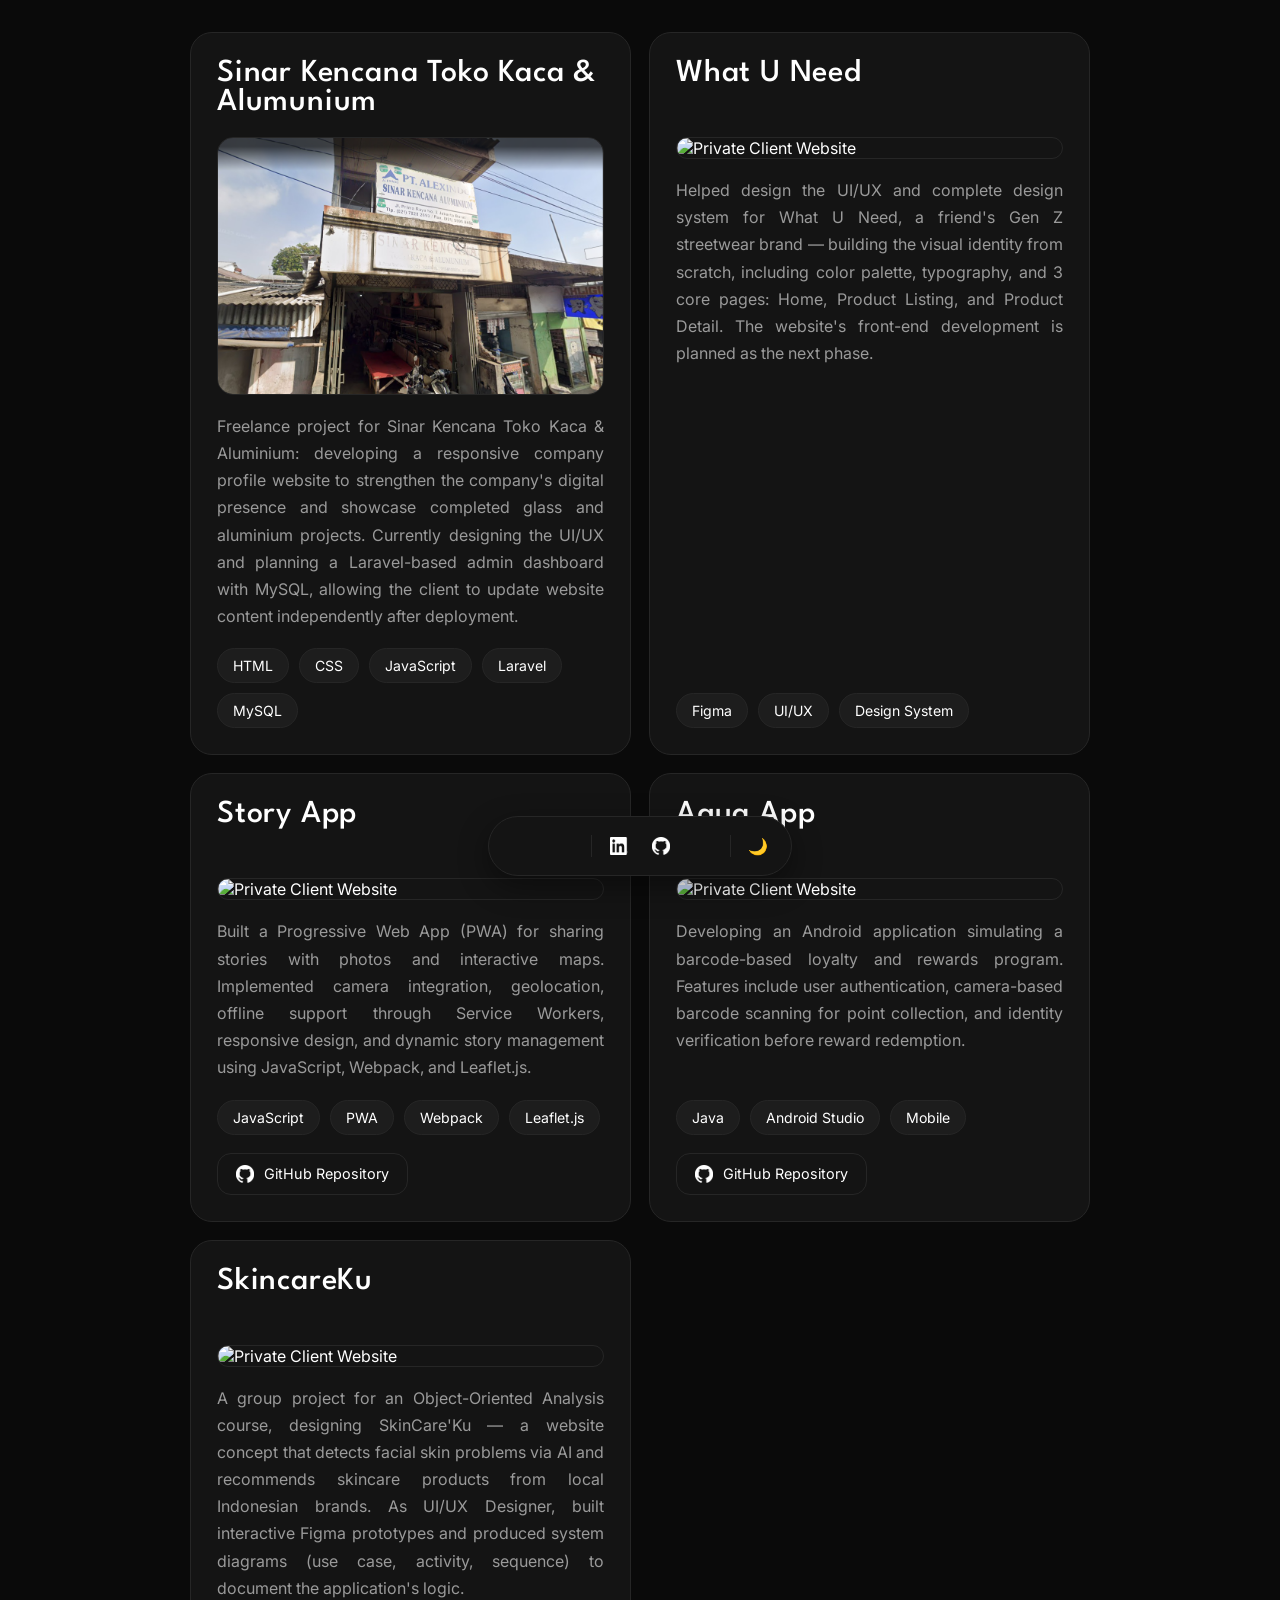
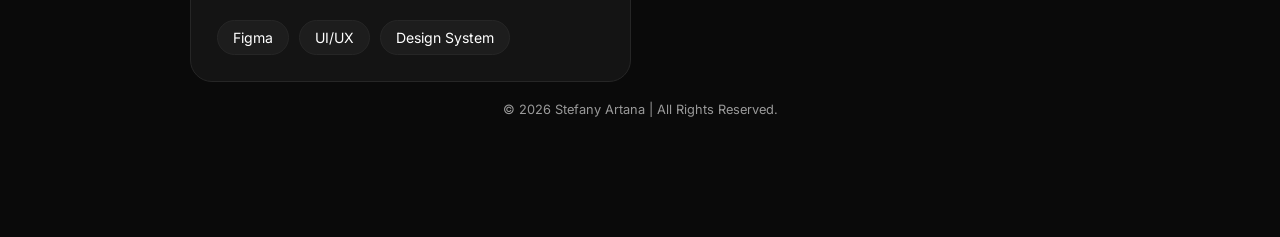
==== projects.html @ 714dc5ff "Initial Commit" ====
<!DOCTYPE html>
<html lang="id">
<head>
  <meta charset="UTF-8">
  <meta name="viewport" content="width=device-width, initial-scale=1.0">
  <title>Stefany Artana — Projects</title>
  <link rel="stylesheet" href="style.css">
</head>
<body>

  <main class="page-wrap">
    <div class="projects-grid">
      <div class="project-card ongoing-project">
        <div class="project-header">
          <h2>Sinar Kencana Toko Kaca & Alumunium </h2>
        </div>
        <div class="project-preview">
          <img src="assets/images/sinarKencana.png" alt="Client Website">
        </div>
        <p class="project-desc">
          Freelance project for Sinar Kencana Toko Kaca & Aluminium: developing a responsive company profile website to strengthen the company's digital presence 
          and showcase completed glass and aluminium projects. Currently designing the UI/UX and planning a Laravel-based admin dashboard with MySQL, 
          allowing the client to update website content independently after deployment.
        </p>
        <div class="project-footer">
          <div class="project-tags">
            <span>HTML</span>
            <span>CSS</span>
            <span>JavaScript</span>
            <span>Laravel</span>
            <span>MySQL</span>
          </div>
        </div>
      </div>

      <div class="project-card ongoing-project">
        <div class="project-header">
          <h2>What U Need</h2>
        </div>
        <div class="project-preview">
          <img src="assets/images/mpwun1.png" alt="Private Client Website">
        </div>
        <p class="project-desc">
          Helped design the UI/UX and complete design system for What U Need, a friend's Gen Z streetwear brand — 
          building the visual identity from scratch, including color palette, typography, and 3 core pages: Home, Product Listing, and Product Detail. 
          The website's front-end development is planned as the next phase.
        </p>
        <div class="project-footer">
          <div class="project-tags">
            <span>Figma</span>
            <span>UI/UX</span>
            <span>Design System</span>
          </div>
        </div>
      </div>

      <div class="project-card ongoing-project">
        <div class="project-header">
          <h2>Story App</h2>
        </div>
        <div class="project-preview">
          <img src="assets/images/mpstoryapp.png" alt="Private Client Website">
        </div>
        <p class="project-desc">
          Built a Progressive Web App (PWA) for sharing stories with photos and interactive maps. Implemented camera integration, 
          geolocation, offline support through Service Workers, responsive design, and dynamic story management using JavaScript, 
          Webpack, and Leaflet.js.
        </p>
        <div class="project-footer">
          <div class="project-tags">
            <span>JavaScript</span>
            <span>PWA</span>
            <span>Webpack</span>
            <span>Leaflet.js</span>
          </div>
          <a class="private-btn" href="https://github.com/stefaaanyartn/Progressive-Web-App-Story-App.git" target="_blank" rel="noopener noreferrer">
            <img src="assets/icons/gitwhite.png" alt="Github" width="18" height="18" id="icon-github-card">
            GitHub Repository
          </a>
        </div>
      </div>

      <div class="project-card ongoing-project">
        <div class="project-header">
          <h2>Aqua App</h2>
        </div>
        <div class="project-preview">
          <img src="assets/images/ipaqua1.png" alt="Private Client Website">
        </div>
        <p class="project-desc">
          Developing an Android application simulating a barcode-based loyalty and rewards program. 
          Features include user authentication, camera-based barcode scanning for point collection, 
          and identity verification before reward redemption.
        </p>
        <div class="project-footer">
          <div class="project-tags">
            <span>Java</span>
            <span>Android Studio</span>
            <span>Mobile</span>
          </div>
          <a class="private-btn" href="https://github.com/stefaaanyartn/Mobile-Programming-Aqua.git" target="_blank" rel="noopener noreferrer">
            <img src="assets/icons/gitwhite.png" alt="Github" width="18" height="18" id="icon-github-cardd">
            GitHub Repository
          </a>
        </div>
      </div>

      <div class="project-card ongoing-project">
        <div class="project-header">
          <h2>SkincareKu</h2>
        </div>
        <div class="project-preview">
          <img src="assets/images/ipskin.png" alt="Private Client Website">
        </div>
        <p class="project-desc">
          A group project for an Object-Oriented Analysis course, designing SkinCare'Ku — a website concept that detects 
          facial skin problems via AI and recommends skincare products from local Indonesian brands. As UI/UX Designer, 
          built interactive Figma prototypes and produced system diagrams (use case, activity, sequence) to document the application's logic.
        </p>
        <div class="project-footer">
          <div class="project-tags">
            <span>Figma</span>
            <span>UI/UX</span>
            <span>Design System</span>
          </div>
        </div>
      </div>
    </div>
    <p class="footer-copy">© 2026 Stefany Artana | All Rights Reserved.</p>
  </main>

  <nav class="floating-dock">
    <a href="index.html" title="Home"><i data-lucide="home"></i></a>
    <a href="projects.html" title="Projects"><i data-lucide="code"></i></a>
    <div class="dock-sep"></div>
      <a href="https://linkedin.com/in/stefanyartana" target="_blank" rel="noopener noreferrer" title="LinkedIn">
        <img src="assets/icons/linkwhite.png" alt="LinkedIn" width="18" height="18" id="icon-linkedin-dockk">
      </a>
      <a href="https://github.com/stefaaanyartn" target="_blank" rel="noopener noreferrer" title="Github">
        <img src="assets/icons/gitwhite.png" alt="Github" width="18" height="18" id="icon-github-dockk">
      </a>
      <a href="assets/docs/CV_STEFANY_ARTANA.pdf" title="Resume"><i data-lucide="file-user"></i></a>
    <div class="dock-sep"></div>
    <button type="button" id="theme-toggle" title="Toggle Theme">🌙</button>
  </nav>
  <script src="https://unpkg.com/lucide@latest/dist/umd/lucide.js"></script>
  <script>lucide.createIcons();</script>
  <script src="script.js"></script>
</body>
</html>
---- style.css ----
@import url('https://fonts.googleapis.com/css2?family=Anton&family=Inter:wght@100..900&family=League+Spartan:wght@100..900&display=swap');

:root{
  --bg:        #0A0A0A;
  --card:      #141414;
  --card-alt:  #E8E8E8;  
  --card-alt-text: #0A0A0A;
  --text:      #FFFFFF;
  --text-soft: #9A9A9A;
  --line:      #262626;
  --green:     #3ECF4A;
  --input-bg:  #1D1D1D;
  --icon-color:  #4b4458;
  --hover-color: #0A0A0A;
}

body.light{
  --bg:        #F2F2F2;
  --card:      #FFFFFF;
  --card-alt:  #0A0A0A;
  --card-alt-text: #FFFFFF;
  --text:      #0A0A0A;
  --text-soft: #5C5C5C;
  --line:      #DDDDDD;
  --input-bg:  #F0F0F0;
  --icon-color:  #4b4458;
  --hover-color: #FFFFFF;
}

*{ box-sizing: border-box; }

body{
  margin: 0;
  background: var(--bg);
  color: var(--text);
  font-family: 'Inter', sans-serif;
  transition: background 0.25s ease, color 0.25s ease;
}

a{ color: inherit; text-decoration: none; }

h1, h2{
  font-family: 'Anton', sans-serif;
  font-weight: 500;
  font-size: 1rem;
  text-transform: capitalize;
  letter-spacing: 0.01em;
  margin: 0;
}

.hero-name{ 
  font-family: 'League Spartan', sans-serif;
  font-weight: 700;
  font-size: 4rem;
  line-height: .9;
  letter-spacing: 3px;
  text-transform: uppercase;
  margin-bottom: 4px;
}

h3 {
  font-family: 'Inter', sans-serif;
  font-weight: 450;
  letter-spacing: 0.01em;
  margin: 0;
  padding-top: 2px;
}

p{ color: var(--text-soft); margin: 0; text-align: justify; }

.page-wrap{
  max-width: 1180px;
  margin: 0 auto;
  padding: 32px 24px 120px 24px;
}

.card{
  background: var(--card);
  border: 1px solid var(--line);
  border-radius: 18px;
  padding: 24px;
  transition: background 0.25s ease, border-color 0.25s ease;
}

.card h2{ font-size: 1.3rem; margin-bottom: 6px; }
.card h3{ font-size: 1.1rem; margin-bottom: 4px; }

.bento{
  display: grid;
  grid-template-columns: 1fr 1fr 1.5fr 0.9fr;
  grid-auto-rows: min-content;
  gap: 18px;
}

.col-1{ grid-column: span 1; }
.col-2{ grid-column: span 2; }
.col-4{ grid-column: span 4; }

@media (max-width: 900px){
  .bento{ grid-template-columns: repeat(2, 1fr); }
  .col-1, .col-2{ grid-column: span 2; }
}
@media (max-width: 560px){
  .bento{ grid-template-columns: 1fr; }
  .col-1, .col-2{ grid-column: span 1; }
}

.profile-card{ display: flex; justify-content: space-between; align-items: center; gap: px; }
.profile-card h1{ font-size: 2rem; line-height: 1.05; }

.clock-box{
  text-align: center;
  border: 1px solid var(--line);
  border-radius: 12px;
  padding: 8px 14px;
  min-width: 96px;
}
.clock-box .time{ font-family: 'Anton', sans-serif; font-size: 1.2rem; }
.clock-box .date{ font-size: 0.7rem; color: var(--text-soft); margin-top: 2px; }

.tag-row{ display: flex; gap: 8px; flex-wrap: wrap; margin-top: 30px; }
.pill{
  display: inline-flex;     
  align-items: center;      
  gap: 6px;               
  font-size: 1rem;
  padding: 5px 12px;
  border: 1px solid var(--line);
  border-radius: 999px;
  color: var(--text-soft);
}

.pill svg{
  width: 15px;
  height: 15px;
  stroke: var(--icon-color);
}

.photo-card{ padding: 0; overflow: hidden; }
.photo-card img{ 
  width: 100%; 
  height: 170px; 
  object-fit: cover; 
  object-position: top;      
  object-position: center 30%;  
  display: block; 
}

.available-badge{
  display: flex;
  align-items: center;
  justify-content: center;
  gap: 8px;
  padding: 14px;
  font-size: 0.85rem;
  font-weight: 400;
  font-family: 'Inter', sans-serif;
  text-transform: uppercase;

}

.pulse-dot{
  width: 10px;
  height: 10px;
  border-radius: 50%;
  background: var(--green);
  box-shadow: 0 0 0 0 rgba(62, 207, 74, 0.6);
  animation: pulse 1.6s infinite;
}

@keyframes pulse{
  0%   { box-shadow: 0 0 0 0 rgba(62, 207, 74, 0.6); }
  70%  { box-shadow: 0 0 0 9px rgba(62, 207, 74, 0); }
  100% { box-shadow: 0 0 0 0 rgba(62, 207, 74, 0); }
}

@media (prefers-reduced-motion: reduce){
  .pulse-dot{ animation: none; }
}

.about-card p{ font-size: 0.92rem; line-height: 1.6; margin-top: 10px; }

.connect-icons{ display: flex; gap: 10px; margin-top: 14px; flex-wrap: wrap; }
.connect-icons a{
  width: 42px;
  height: 42px;
  border-radius: 50%;
  border: 1px solid var(--line);
  display: flex;
  align-items: center;
  justify-content: center;
  font-size: 1.1rem;
  transition: transform 0.15s ease, background 0.15s ease;
}
.connect-icons a:hover{
  background: var(--hover-color);
  color: var(--bg);
  transform: translateY(-3px);
}

.scroll-card{
  max-height: 720px;
  overflow-y: auto;
  padding-right: 16px;
}
.scroll-card::-webkit-scrollbar{ width: 6px; }
.scroll-card::-webkit-scrollbar-thumb{ background: var(--line); border-radius: 999px; }

.entry{ margin-bottom: 20px; }
.entry-row{ display: flex; justify-content: space-between; gap: 10px; }
.entry-row .period{ font-size: 0.75rem; color: var(--text-soft); white-space: nowrap; }
.entry .role{ font-size: 0.8rem; color: var(--text-soft); margin-top: 2px; }

.gap{ 
  margin-top: 1px;
  border-bottom: 1px solid var(--line);}

.section-gap{ 
  margin-top: 32px;
  border-bottom: 1px solid var(--line);}

.project-card-link{ display: block; }

.ongoing-project{
  background: var(--card);
  border:1px solid var(--line);
  border-radius:22px;
  padding:26px;
  display:flex;
  flex-direction:column;
  gap:18px;
  height:100%;
}

.project-header{
  display:flex;
  justify-content:space-between;
  align-items:flex-start;
  min-height: 60px;
}

.project-header h2{
  font-family:"League Spartan",sans-serif;
  font-size:2rem;
  color:var(--text);
  letter-spacing:.8px;
}

.project-status{
  display:flex;
  align-items:center;
  gap:8px;
  padding:10px 18px;
  border-radius:999px;
  background:rgba(247,181,0,.08);
  border:1px solid rgba(247,181,0,.35);
  color:#F7B500;
  font-weight:600;
  font-size:.95rem;
  white-space: nowrap;
}

.project-preview{
  overflow:hidden;
  border-radius:16px;
  border:1px solid var(--line);
}

.project-preview img{
  width:100%;
  display:block;
  transition:.4s;
}

.project-preview:hover img{
  transform:scale(1.20);
}

.project-desc{
  color:var(--text-soft);
  line-height:1.7;
  font-size:1rem;
  flex:1;
}

.project-footer{
  display:flex;
  flex-direction:column;
  align-items:flex-start;
  gap:18px;
  margin-top:auto;
}

.project-tags{
  display:flex;
  flex-wrap:wrap;
  gap:10px;
}

.project-tags span{
  background:var(--input-bg);
  color:var(--text);
  padding:8px 15px;
  border-radius:999px;
  font-size:.88rem;
  border:1px solid var(--line);
}

.private-btn{
  display:inline-flex;
  align-items:center;
  gap:10px;
  padding:11px 18px;
  background:transparent;
  border:1px solid var(--line);
  color:var(--text);
  border-radius:14px;
  cursor:pointer;
  transition:.25s;
  font-size:.9rem;
}

.private-btn:hover{
  background:var(--input-bg);
  border-color:var(--text-soft);
}

.project-thumb{
  position: relative;
  border-radius: 10px;
  overflow: hidden;
  margin-top: 12px;
  border: 1px solid var(--line);
}
.project-thumb img{ 
  width: 100%; 
  height:200px;
  display: block;
  object-fit: cover;
  object-position: top;
  transition: filter 0.3s ease;}

.thumb-overlay{
  position: absolute;      
  inset: 0;                
  background: rgba(0,0,0,0.35);
  opacity: 0;               
  display: flex;
  flex-direction: column;
  justify-content: flex-end;
  padding: 14px;
  transition: opacity 0.3s ease;
}

.thumb-arrow{
  position: absolute;
  top: 5px;
  right: 15px;
  font-size: 2rem;
  color: white;
}

.thumb-brand {
  color: #e6e6e6;
  margin: 0;
  text-align: left;
}


.project-thumb:hover img{
  filter: blur(2px);        
}

.project-thumb:hover .thumb-overlay{
  opacity: 1;              
}

.cta-card{
  background: var(--card-alt);
  color: var(--card-alt-text);
  display: flex;
  flex-direction: column;
  justify-content: space-between;
  min-height: 160px;
  transition: transform 0.15s ease;
}
.cta-card:hover{ transform: translateY(-4px); }
.cta-card p{ color: inherit; opacity: 0.7; }
.cta-card h2{ font-size: 1.8rem; margin-top: auto; }


.tech-group{ margin-top: 16px; }
.tech-group h4{
  font-size: 0.7rem;
  text-transform: uppercase;
  letter-spacing: 0.08em;
  color: var(--text-soft);
  font-weight: 500;
  margin-bottom: 10px;
}
.tech-icons{ display: flex; gap: 10px; flex-wrap: wrap; }
.tech-icons span{
  width: 40px;
  height: 40px;
  border-radius: 10px;
  border: 1px solid var(--line);
  display: flex;
  align-items: center;
  justify-content: center;
  font-size: 1.1rem;
}


.projects-grid{
  display: grid;
  grid-template-columns: repeat(2, 1fr);
  gap: 18px;
  max-width: 900px;
  margin: 0 auto;
  align-items: stretch;
}
@media (max-width: 700px){
  .projects-grid{ grid-template-columns: 1fr; }
}

.contact-wrap{
  max-width: 480px;
  margin: 64px auto;
}
.contact-card h2{
  font-size: 1.6rem;
  text-align: center;
  padding-bottom: 18px;
  border-bottom: 1px solid var(--line);
  margin-bottom: 22px;
}
.field{ margin-bottom: 18px; }
.field label{
  display: block;
  font-size: 0.85rem;
  color: var(--text-soft);
  margin-bottom: 8px;
}
.field input, .field textarea{
  width: 100%;
  background: var(--input-bg);
  border: 1px solid var(--line);
  border-radius: 10px;
  padding: 12px 14px;
  color: var(--text);
  font-family: 'Inter', sans-serif;
  font-size: 0.92rem;
}
.field textarea{ resize: vertical; min-height: 100px; }
.field input:focus, .field textarea:focus{
  outline: 2px solid var(--green);
  outline-offset: 1px;
}

.submit-btn{
  width: 100%;
  padding: 14px;
  border-radius: 10px;
  border: none;
  background: var(--text);
  color: var(--bg);
  font-weight: 600;
  font-size: 0.95rem;
  cursor: pointer;
  transition: opacity 0.15s ease;
}
.submit-btn:hover{ opacity: 0.85; }
.submit-btn:disabled{ opacity: 0.5; cursor: not-allowed; }

.form-status{
  text-align: center;
  font-size: 0.85rem;
  margin-top: 14px;
  min-height: 1.2em;
}
.form-status.success{ color: var(--green); }
.form-status.error{ color: #E05A5A; }

.footer-copy{
  text-align: center;
  font-size: 0.8rem;
  color: var(--text-soft);
  margin-top: 20px;
}

.floating-dock{
  position: fixed;
  bottom: 24px;
  left: 50%;
  transform: translateX(-50%);
  display: flex;
  align-items: center;
  gap: 4px;
  background: var(--card);
  border: 1px solid var(--line);
  padding: 10px 14px;
  border-radius: 999px;
  box-shadow: 0 10px 30px rgba(0,0,0,0.4);
  z-index: 50;
}

.floating-dock a, .floating-dock button{
  width: 38px;
  height: 38px;
  border-radius: 50%;
  display: flex;
  align-items: center;
  justify-content: center;
  font-size: 1rem;
  background: transparent;
  border: none;
  color: var(--text);
  cursor: pointer;
  transition: transform 0.15s ease, background 0.15s ease;
}

.floating-dock a:hover, .floating-dock button:hover{
  background: var(--bg);
  transform: translateY(-3px);
}

.dock-sep{
  width: 1px;
  height: 22px;
  background: var(--line);
  margin: 0 4px;
}

.tech-icon{
  display: inline-block;
  width: 20px;
  height: 20px;
  background-color: var(--text);   /* ini yang nentuin warnanya */
  mask-size: contain;
  mask-repeat: no-repeat;
  mask-position: center;
  -webkit-mask-size: contain;
  -webkit-mask-repeat: no-repeat;
  -webkit-mask-position: center;
}
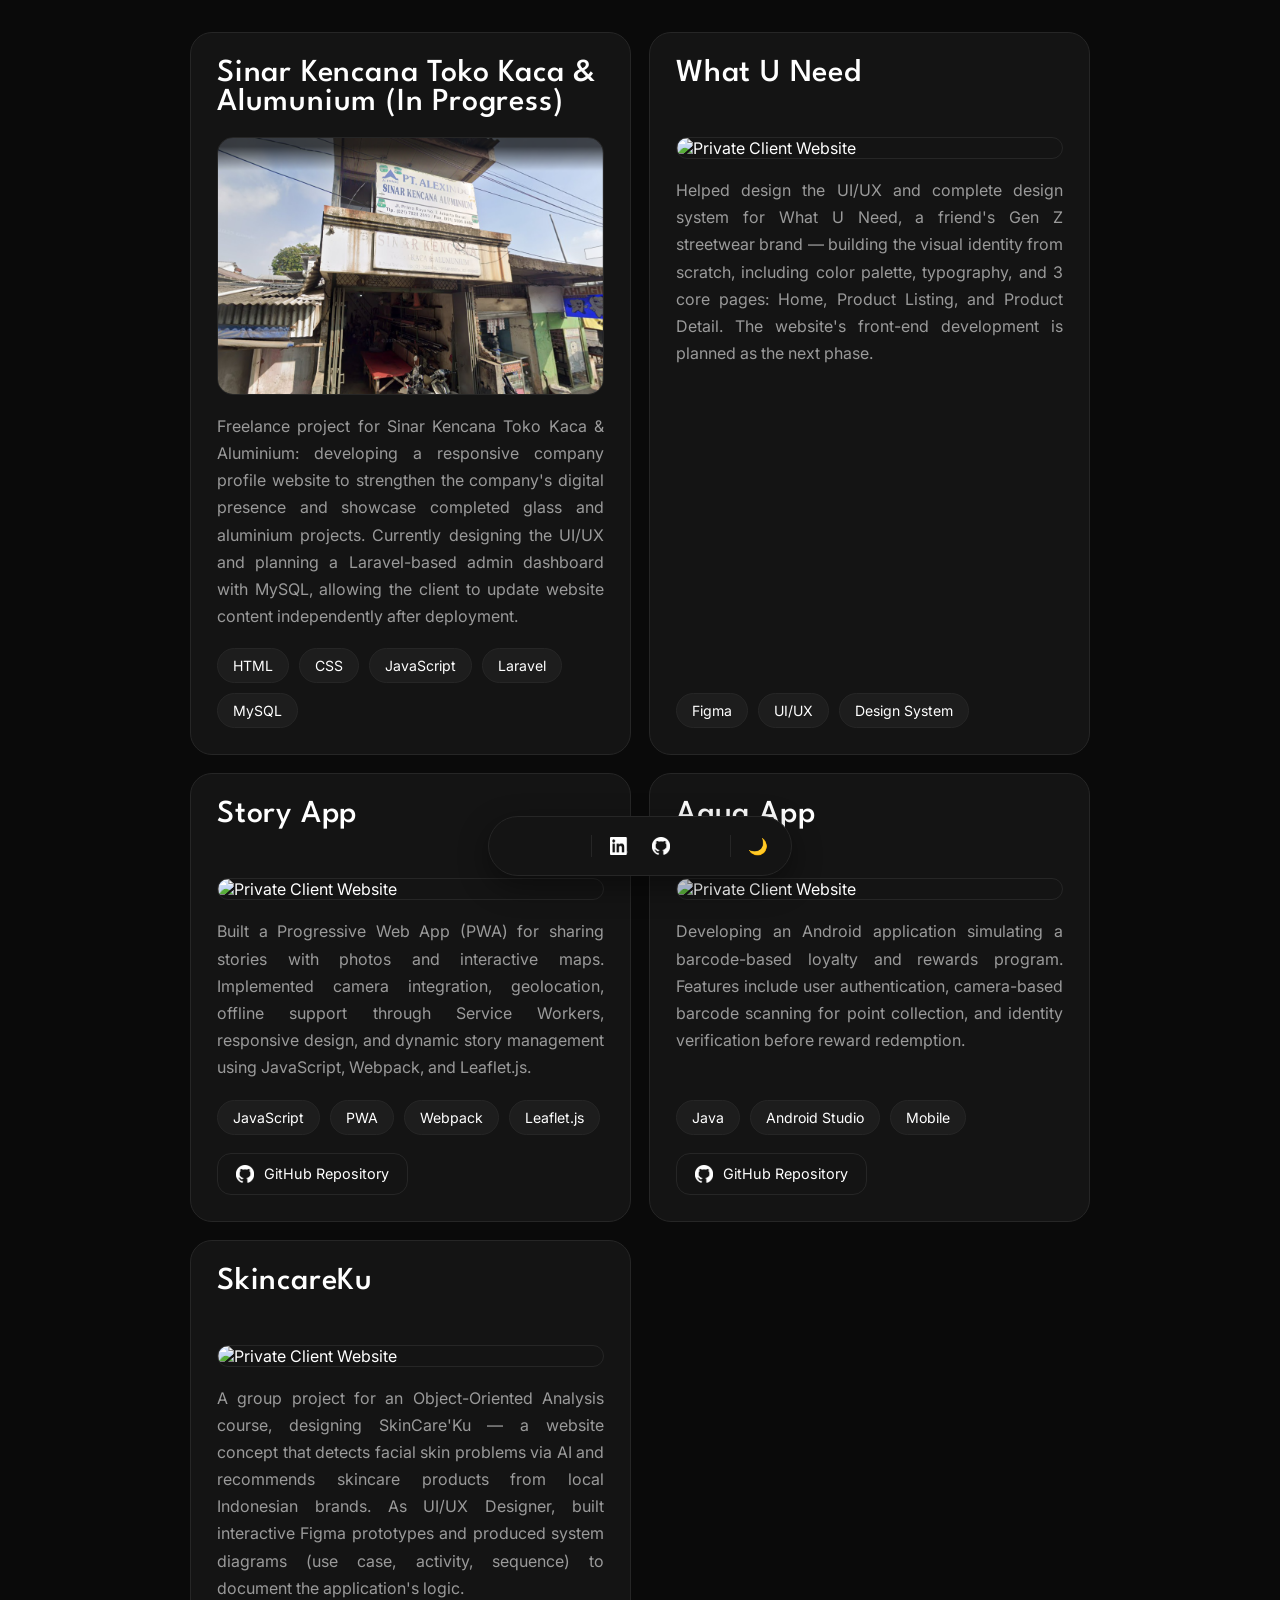
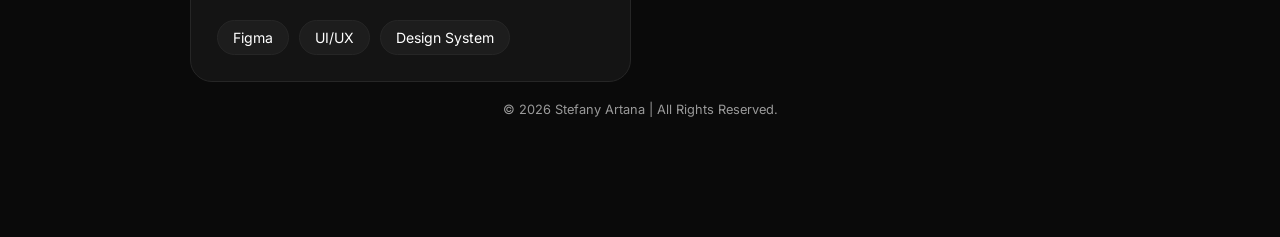
==== commit 0b4f4791: "Added description for projects card" ====
--- a/projects.html
+++ b/projects.html
@@ -12,7 +12,7 @@
     <div class="projects-grid">
       <div class="project-card ongoing-project">
         <div class="project-header">
-          <h2>Sinar Kencana Toko Kaca & Alumunium </h2>
+          <h2>Sinar Kencana Toko Kaca & Alumunium (In Progress) </h2>
         </div>
         <div class="project-preview">
           <img src="assets/images/sinarKencana.png" alt="Client Website">
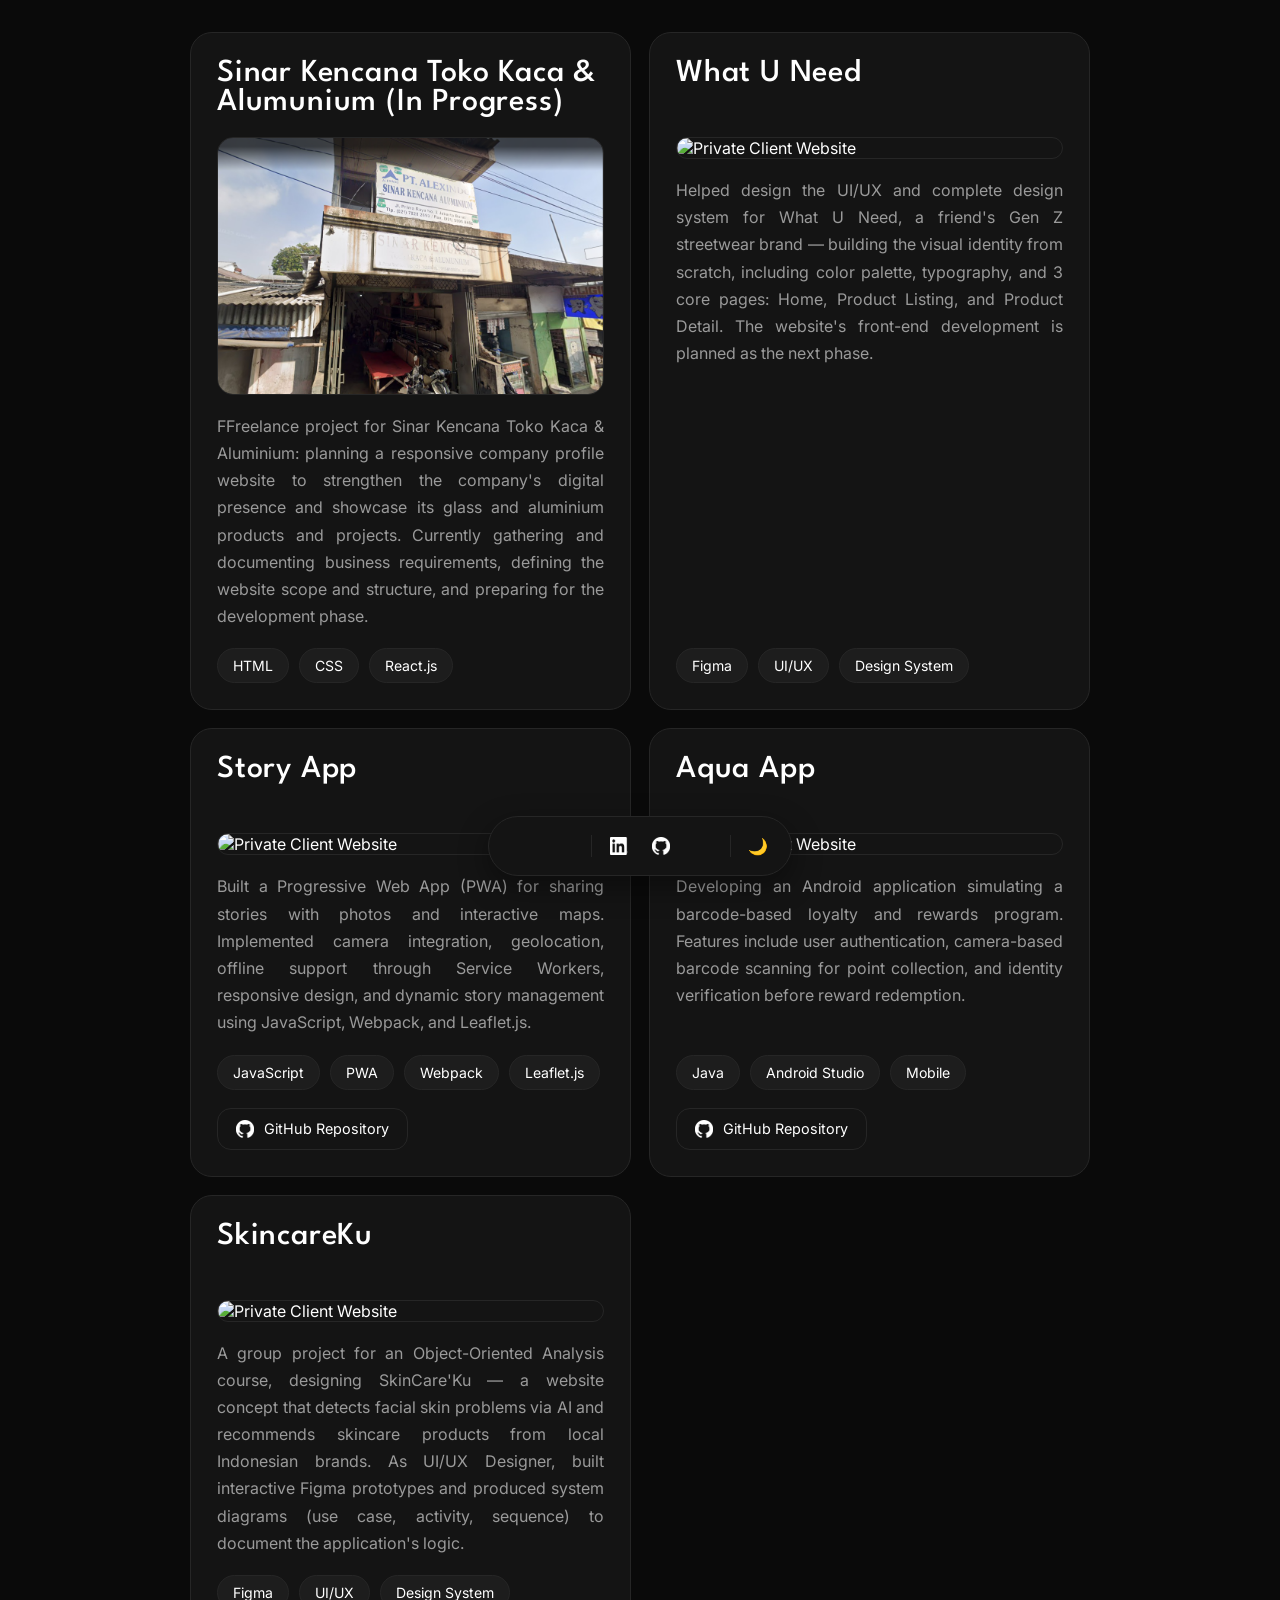
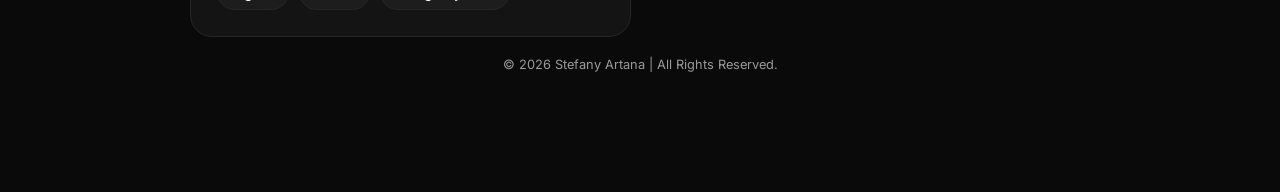
==== commit 6e4f980b: "Update portofolio project's" ====
--- a/projects.html
+++ b/projects.html
@@ -18,17 +18,15 @@
           <img src="assets/images/sinarKencana.png" alt="Client Website">
         </div>
         <p class="project-desc">
-          Freelance project for Sinar Kencana Toko Kaca & Aluminium: developing a responsive company profile website to strengthen the company's digital presence 
-          and showcase completed glass and aluminium projects. Currently designing the UI/UX and planning a Laravel-based admin dashboard with MySQL, 
-          allowing the client to update website content independently after deployment.
+          FFreelance project for Sinar Kencana Toko Kaca & Aluminium: planning a responsive company profile website to strengthen the company's digital 
+          presence and showcase its glass and aluminium products and projects. 
+          Currently gathering and documenting business requirements, defining the website scope and structure, and preparing for the development phase.
         </p>
         <div class="project-footer">
           <div class="project-tags">
             <span>HTML</span>
             <span>CSS</span>
-            <span>JavaScript</span>
-            <span>Laravel</span>
-            <span>MySQL</span>
+            <span>React.js</span>
           </div>
         </div>
       </div>
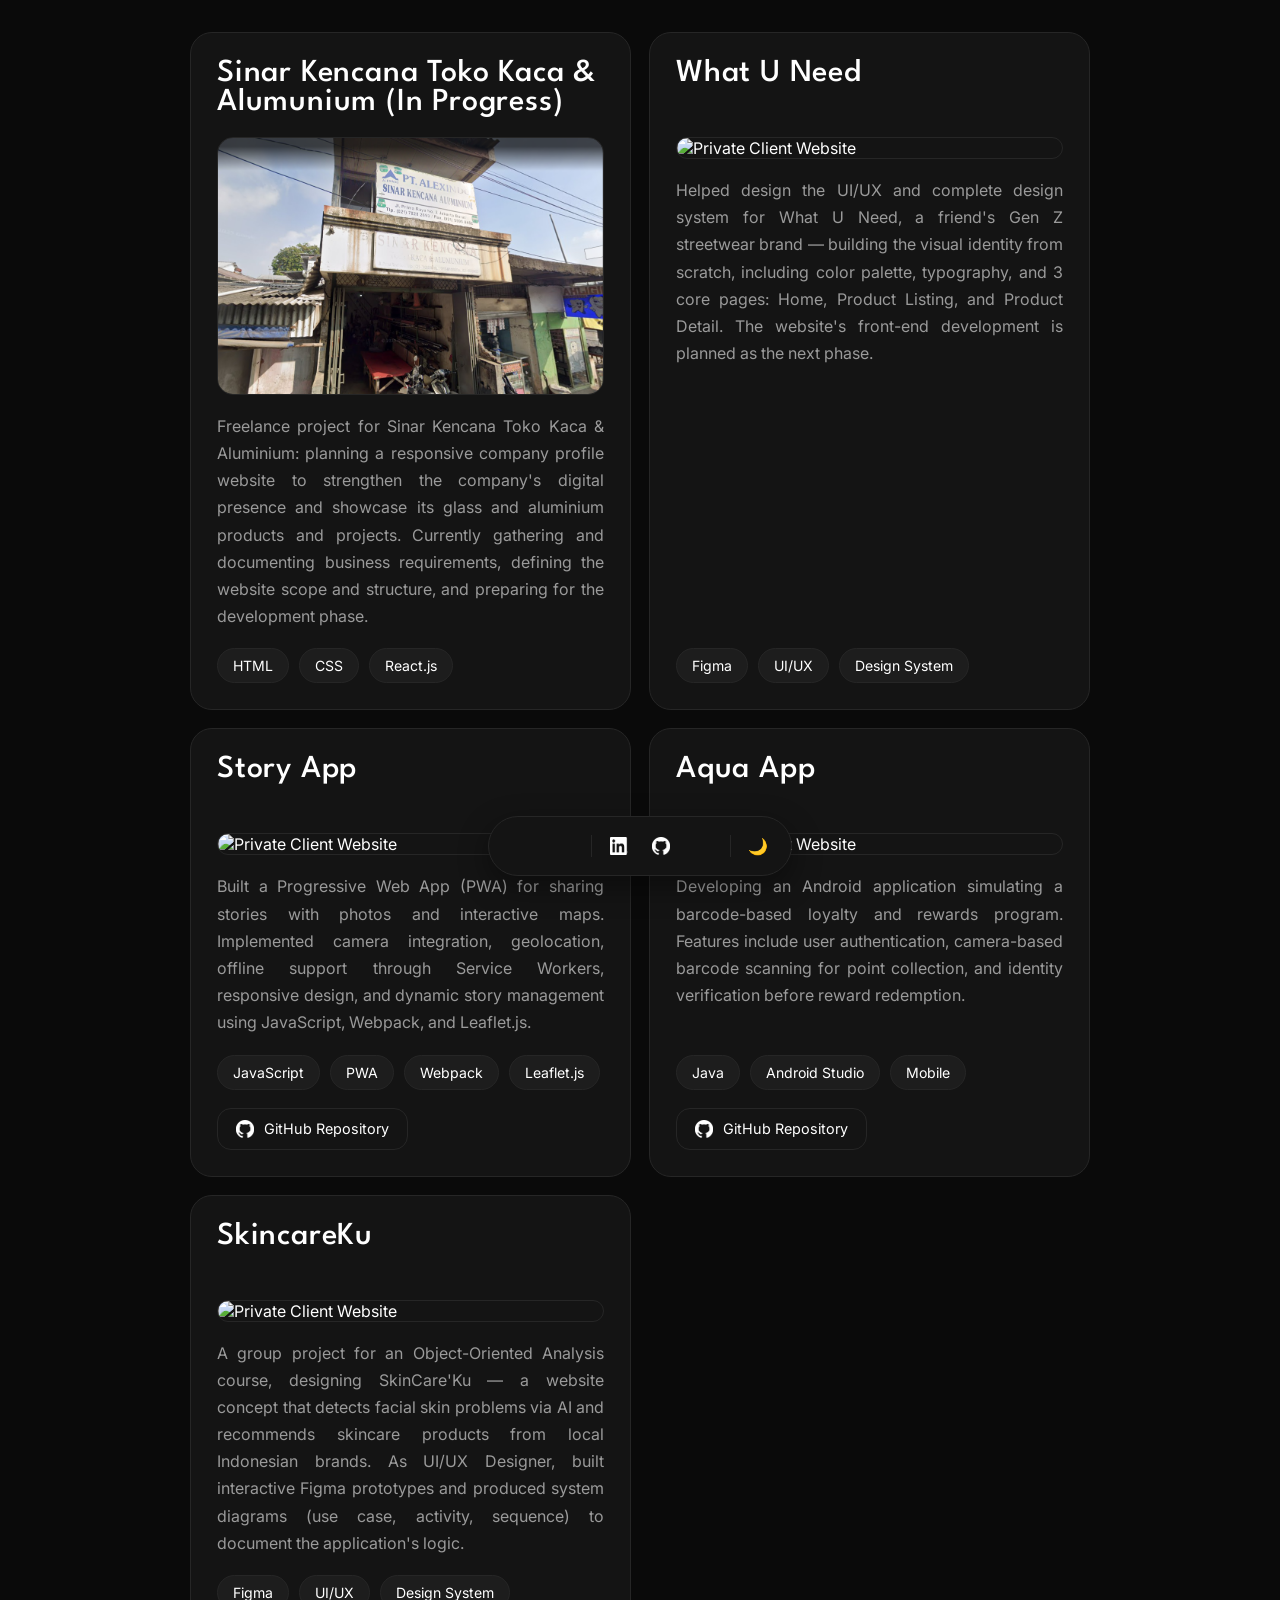
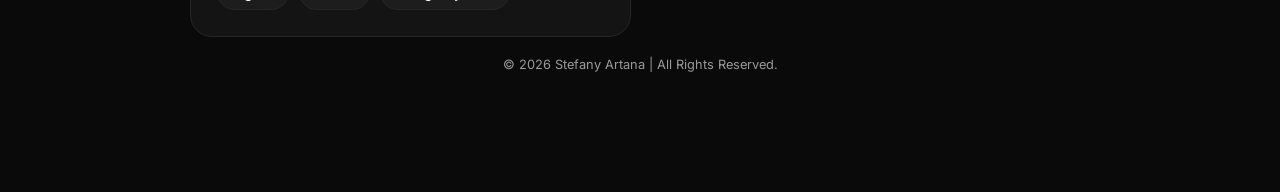
==== commit 92ec2b48: "An update for project's page" ====
--- a/projects.html
+++ b/projects.html
@@ -18,7 +18,7 @@
           <img src="assets/images/sinarKencana.png" alt="Client Website">
         </div>
         <p class="project-desc">
-          FFreelance project for Sinar Kencana Toko Kaca & Aluminium: planning a responsive company profile website to strengthen the company's digital 
+          Freelance project for Sinar Kencana Toko Kaca & Aluminium: planning a responsive company profile website to strengthen the company's digital 
           presence and showcase its glass and aluminium products and projects. 
           Currently gathering and documenting business requirements, defining the website scope and structure, and preparing for the development phase.
         </p>
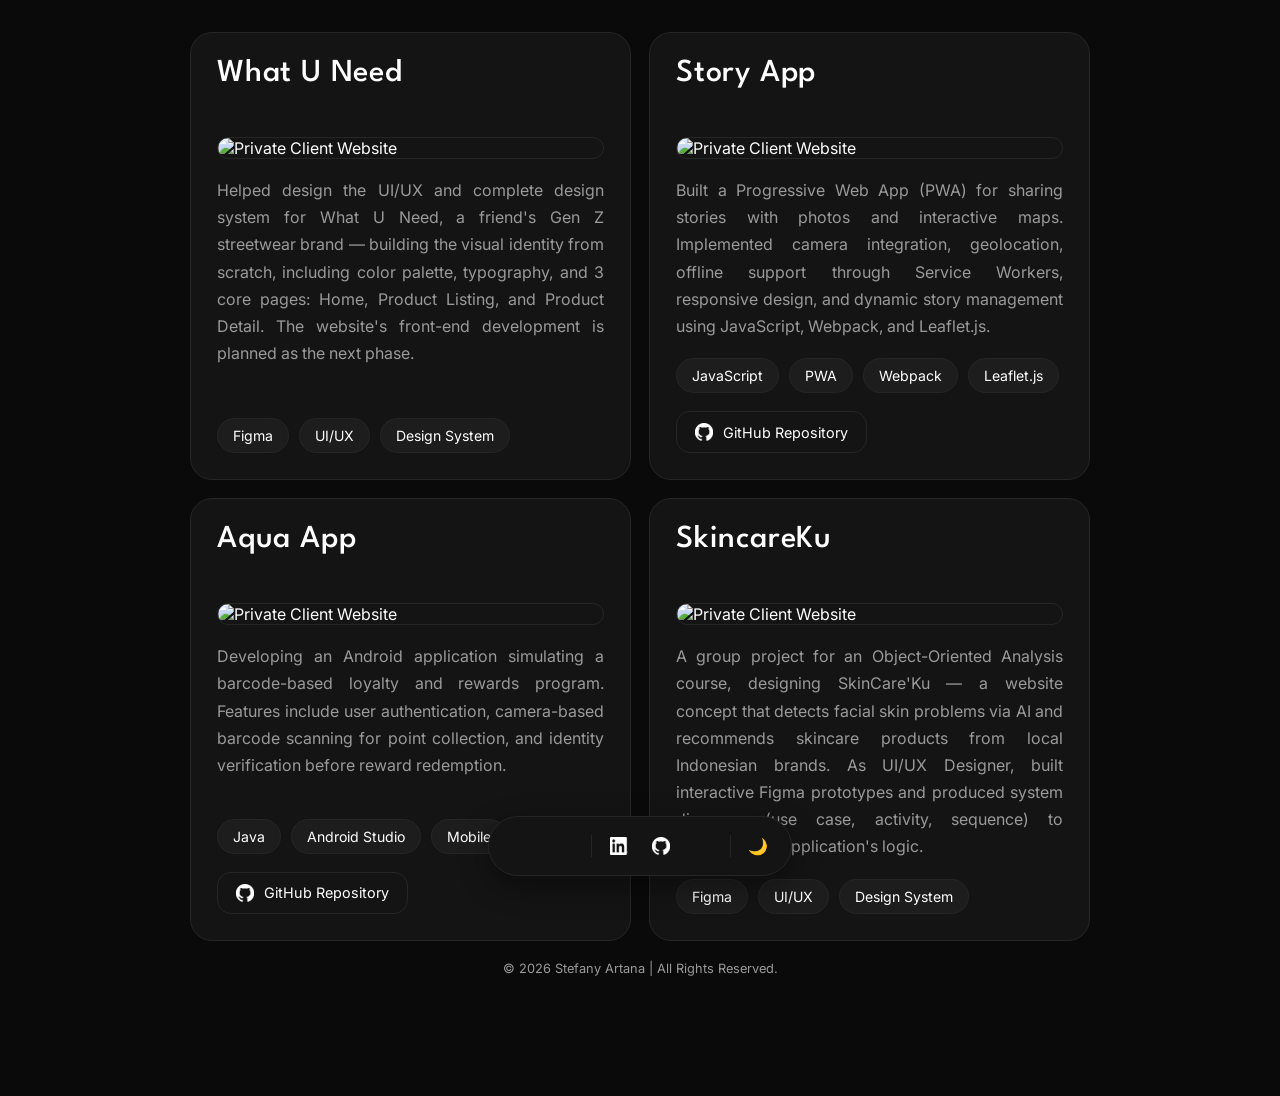
==== commit ed7fb316: "Updated project" ====
--- a/projects.html
+++ b/projects.html
@@ -10,27 +10,6 @@
 
   <main class="page-wrap">
     <div class="projects-grid">
-      <div class="project-card ongoing-project">
-        <div class="project-header">
-          <h2>Sinar Kencana Toko Kaca & Alumunium (In Progress) </h2>
-        </div>
-        <div class="project-preview">
-          <img src="assets/images/sinarKencana.png" alt="Client Website">
-        </div>
-        <p class="project-desc">
-          Freelance project for Sinar Kencana Toko Kaca & Aluminium: planning a responsive company profile website to strengthen the company's digital 
-          presence and showcase its glass and aluminium products and projects. 
-          Currently gathering and documenting business requirements, defining the website scope and structure, and preparing for the development phase.
-        </p>
-        <div class="project-footer">
-          <div class="project-tags">
-            <span>HTML</span>
-            <span>CSS</span>
-            <span>React.js</span>
-          </div>
-        </div>
-      </div>
-
       <div class="project-card ongoing-project">
         <div class="project-header">
           <h2>What U Need</h2>
